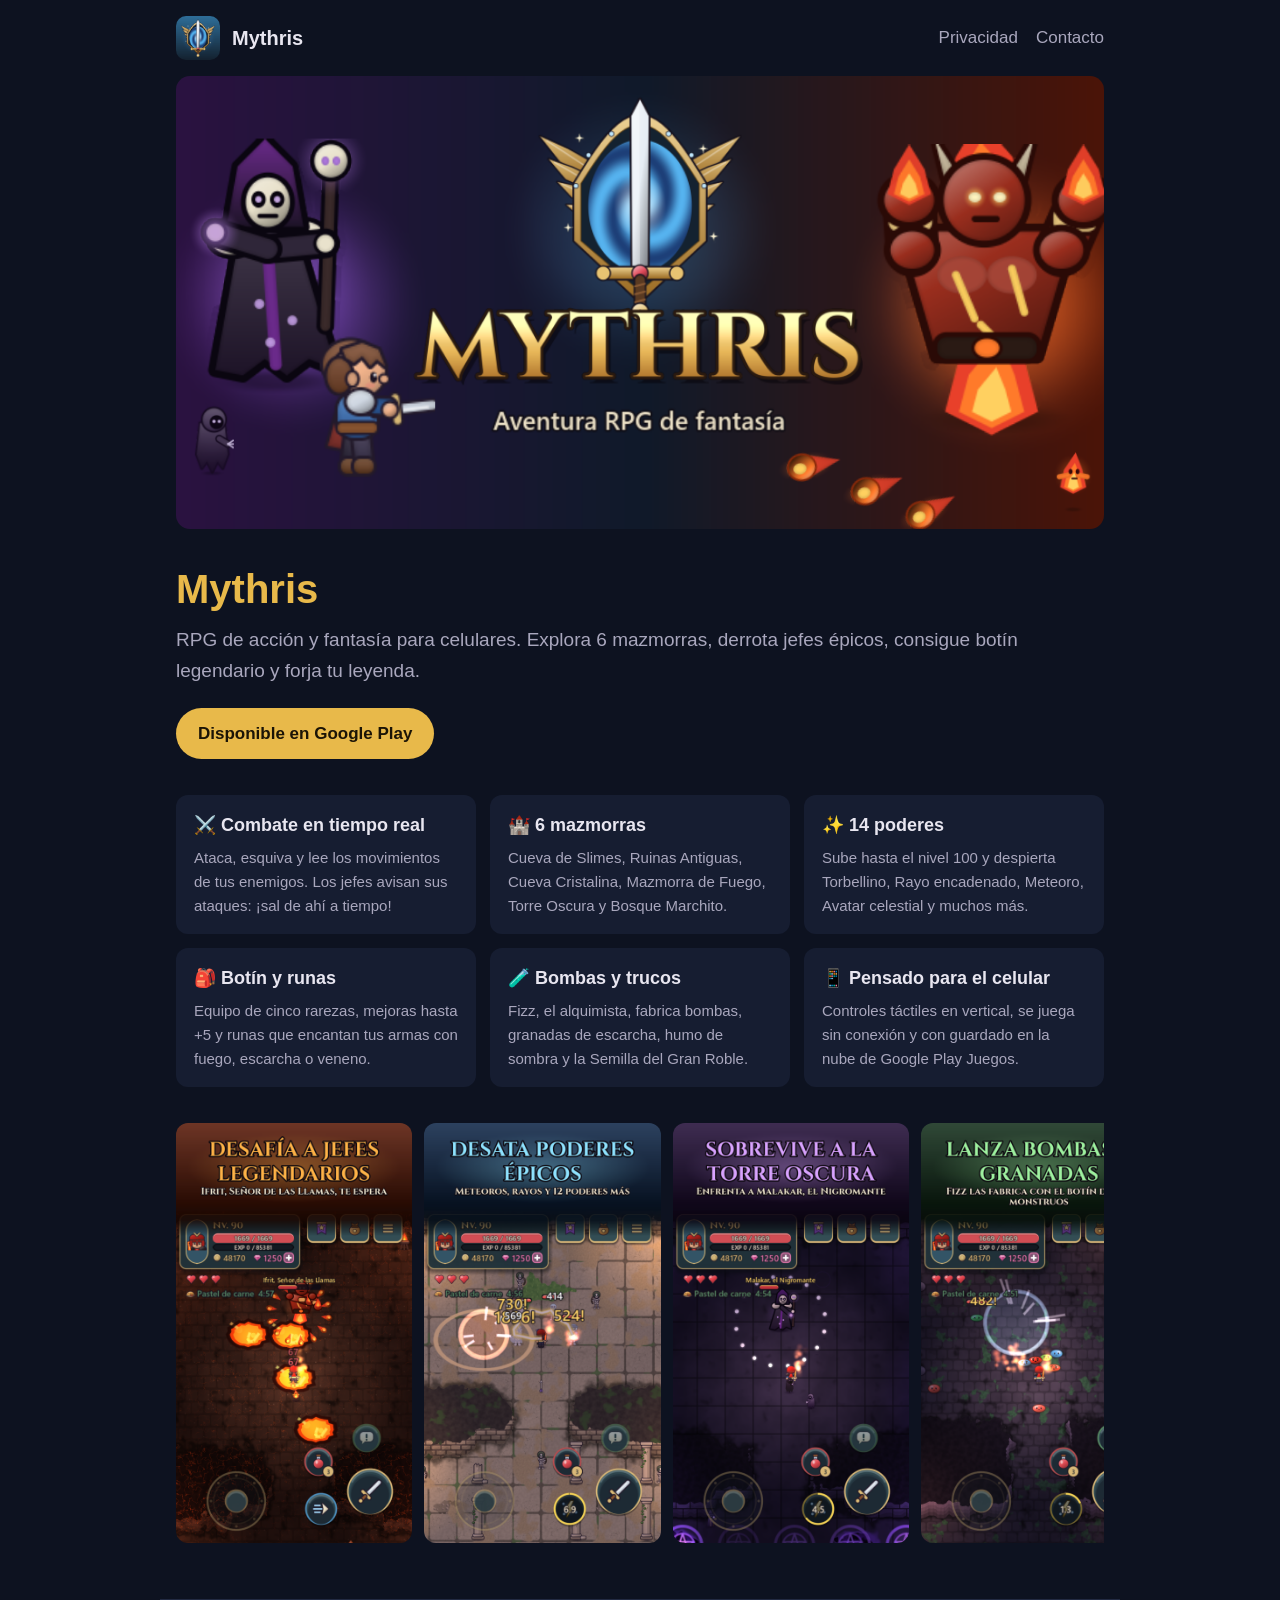
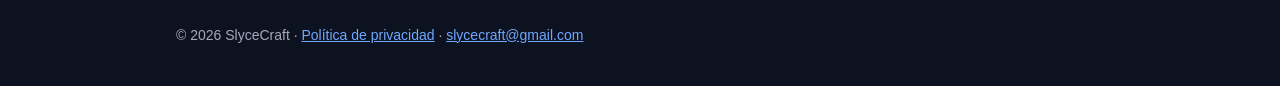
==== index.html @ 914c45b2 "Sitio de Mythris: inicio, política de privacidad y app-ads.txt Co-Authored-By: Claude Opus 5.5 <nore" ====
<!doctype html>
<html lang="es">
<head>
	<meta charset="utf-8">
	<meta name="viewport" content="width=device-width, initial-scale=1">
	<title>Mythris — RPG de acción para Android | SlyceCraft</title>
	<meta name="description" content="Mythris es un RPG de acción y fantasía para celulares: 6 mazmorras, jefes épicos, 14 poderes y botín legendario. Desarrollado por SlyceCraft.">
	<link rel="icon" href="img/icon.png">
	<link rel="stylesheet" href="style.css">
</head>
<body>
	<header>
		<img src="img/icon.png" alt="Ícono de Mythris">
		<a class="brand" href="./">Mythris</a>
		<nav>
			<a href="privacidad.html">Privacidad</a>
			<a href="mailto:slycecraft@gmail.com">Contacto</a>
		</nav>
	</header>

	<main>
		<section class="hero">
			<img src="img/banner.png" alt="Mythris">
			<h1>Mythris</h1>
			<p>RPG de acción y fantasía para celulares. Explora 6 mazmorras, derrota jefes épicos, consigue botín legendario y forja tu leyenda.</p>
			<a class="button" href="https://play.google.com/store/apps/details?id=com.slycecraft.mythris">Disponible en Google Play</a>
		</section>

		<section class="features">
			<div>
				<h3>⚔️ Combate en tiempo real</h3>
				<p>Ataca, esquiva y lee los movimientos de tus enemigos. Los jefes avisan sus ataques: ¡sal de ahí a tiempo!</p>
			</div>
			<div>
				<h3>🏰 6 mazmorras</h3>
				<p>Cueva de Slimes, Ruinas Antiguas, Cueva Cristalina, Mazmorra de Fuego, Torre Oscura y Bosque Marchito.</p>
			</div>
			<div>
				<h3>✨ 14 poderes</h3>
				<p>Sube hasta el nivel 100 y despierta Torbellino, Rayo encadenado, Meteoro, Avatar celestial y muchos más.</p>
			</div>
			<div>
				<h3>🎒 Botín y runas</h3>
				<p>Equipo de cinco rarezas, mejoras hasta +5 y runas que encantan tus armas con fuego, escarcha o veneno.</p>
			</div>
			<div>
				<h3>🧪 Bombas y trucos</h3>
				<p>Fizz, el alquimista, fabrica bombas, granadas de escarcha, humo de sombra y la Semilla del Gran Roble.</p>
			</div>
			<div>
				<h3>📱 Pensado para el celular</h3>
				<p>Controles táctiles en vertical, se juega sin conexión y con guardado en la nube de Google Play Juegos.</p>
			</div>
		</section>

		<section class="shots" aria-label="Capturas del juego">
			<img src="img/01_ifrit.png" alt="Combate contra Ifrit" loading="lazy">
			<img src="img/02_poderes.png" alt="Poderes" loading="lazy">
			<img src="img/03_malakar.png" alt="Malakar, el Nigromante" loading="lazy">
			<img src="img/05_bombas.png" alt="Bombas y arrojadizos" loading="lazy">
			<img src="img/07_estilo.png" alt="Atuendos" loading="lazy">
			<img src="img/08_ciudad.png" alt="La ciudad de Eldoria" loading="lazy">
		</section>
	</main>

	<footer>
		© 2026 SlyceCraft · <a href="privacidad.html">Política de privacidad</a> ·
		<a href="mailto:slycecraft@gmail.com">slycecraft@gmail.com</a>
	</footer>
</body>
</html>
---- style.css ----
:root {
	--bg: #0d1220;
	--panel: #161d31;
	--text: #e8e6f0;
	--muted: #a9a7bd;
	--gold: #e8b94a;
	--accent: #6fa8ff;
}

* { box-sizing: border-box; }

body {
	margin: 0;
	background: var(--bg);
	color: var(--text);
	font: 17px/1.6 "Segoe UI", Roboto, Helvetica, Arial, sans-serif;
}

a { color: var(--accent); }

header {
	display: flex;
	align-items: center;
	gap: 12px;
	max-width: 960px;
	margin: 0 auto;
	padding: 16px;
}

header img { width: 44px; height: 44px; border-radius: 10px; }
header .brand { font-weight: 700; font-size: 20px; color: var(--text); text-decoration: none; }
header nav { margin-left: auto; display: flex; gap: 18px; }
header nav a { color: var(--muted); text-decoration: none; }
header nav a:hover { color: var(--text); }

main { max-width: 960px; margin: 0 auto; padding: 0 16px 48px; }

.hero img { width: 100%; border-radius: 14px; display: block; }
.hero h1 { font-size: 40px; margin: 28px 0 4px; color: var(--gold); }
.hero p { color: var(--muted); font-size: 19px; margin: 0 0 22px; }

.button {
	display: inline-block;
	background: var(--gold);
	color: #1b1406;
	font-weight: 700;
	padding: 12px 22px;
	border-radius: 999px;
	text-decoration: none;
}

.features {
	display: grid;
	grid-template-columns: repeat(auto-fit, minmax(260px, 1fr));
	gap: 14px;
	margin: 36px 0;
}

.features div { background: var(--panel); border-radius: 12px; padding: 16px 18px; }
.features h3 { margin: 0 0 6px; font-size: 18px; }
.features p { margin: 0; color: var(--muted); font-size: 15px; }

.shots {
	display: flex;
	gap: 12px;
	overflow-x: auto;
	padding-bottom: 8px;
	scroll-snap-type: x mandatory;
}

.shots img { height: 420px; border-radius: 12px; scroll-snap-align: start; }

article { background: var(--panel); border-radius: 14px; padding: 8px 28px 24px; margin-top: 8px; }
article h1 { color: var(--gold); }
article h2 { margin-top: 32px; border-bottom: 1px solid #2a3350; padding-bottom: 4px; }
article li { margin: 4px 0; }
.note { color: var(--muted); }

footer {
	max-width: 960px;
	margin: 0 auto;
	padding: 24px 16px 40px;
	color: var(--muted);
	font-size: 14px;
	border-top: 1px solid #222a42;
}

@media (max-width: 600px) {
	.hero h1 { font-size: 30px; }
	.shots img { height: 320px; }
	article { padding: 4px 16px 16px; }
	header nav { gap: 12px; font-size: 15px; }
}
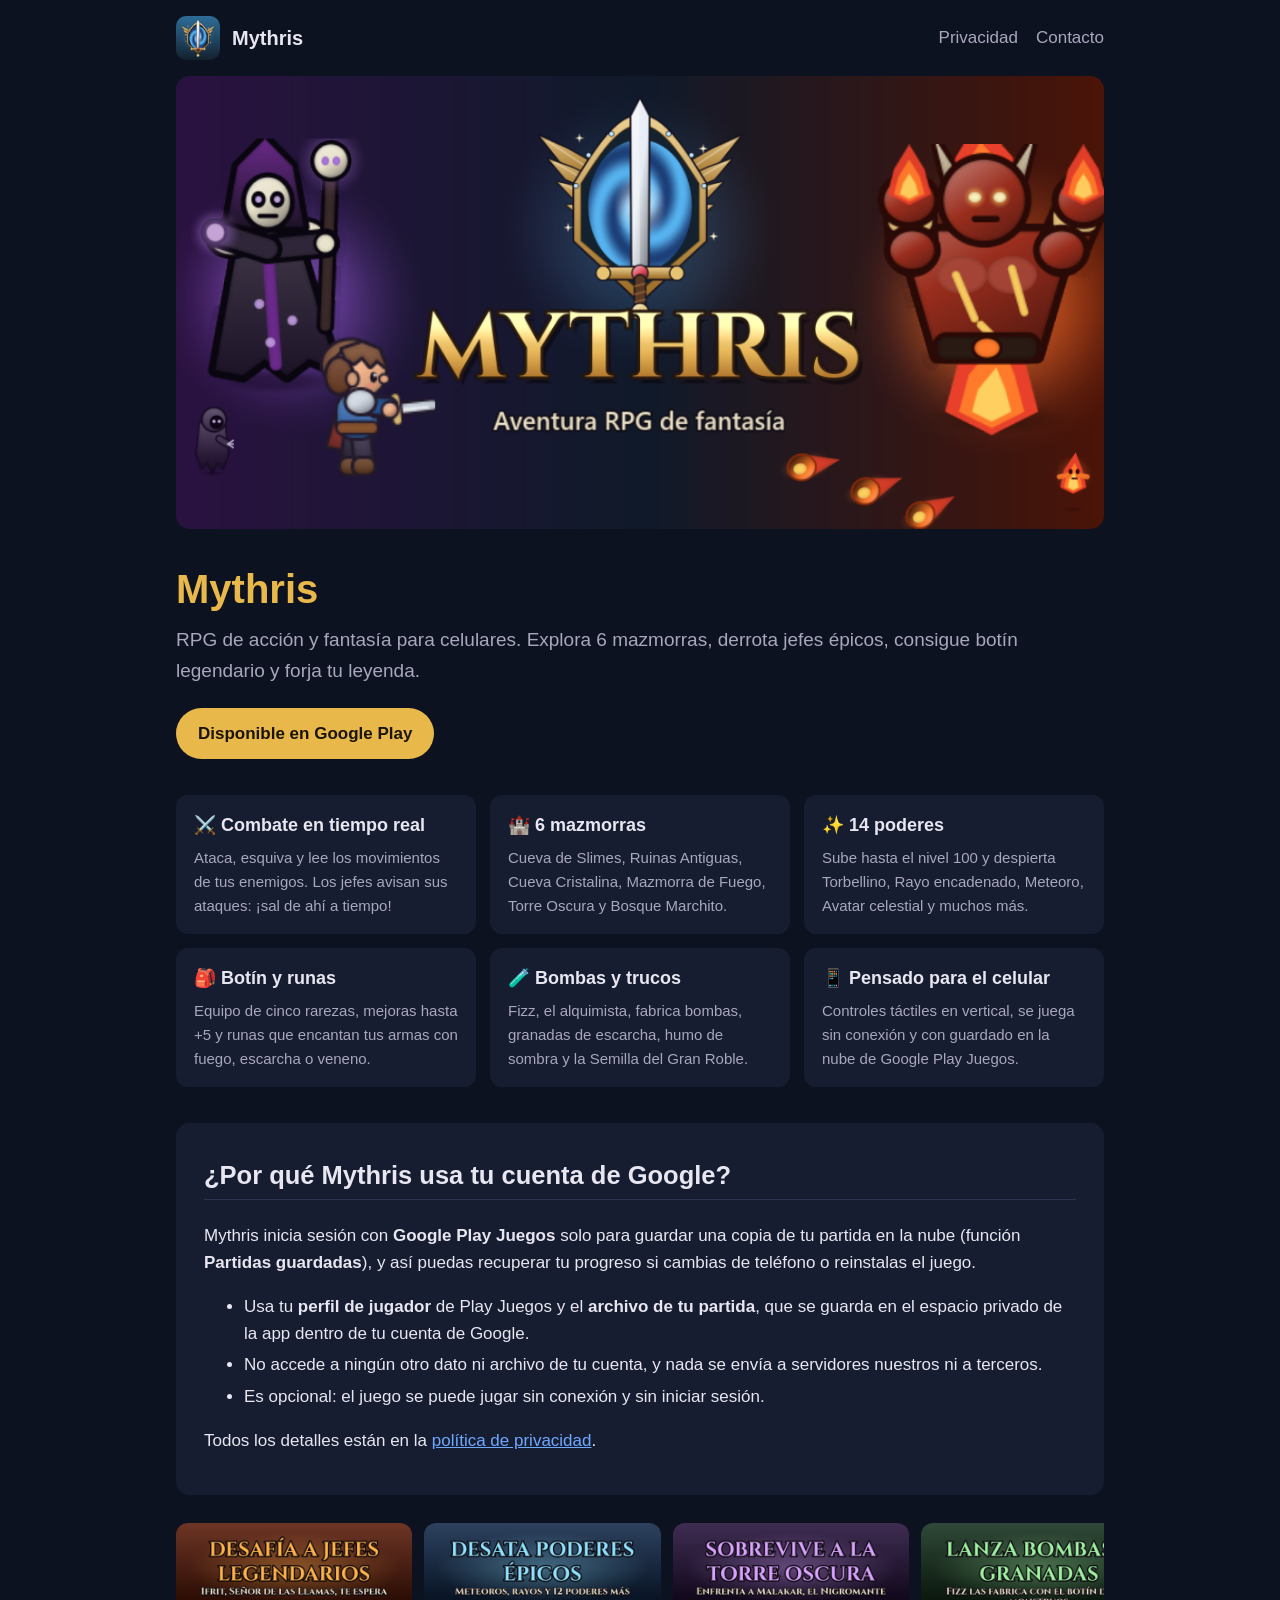
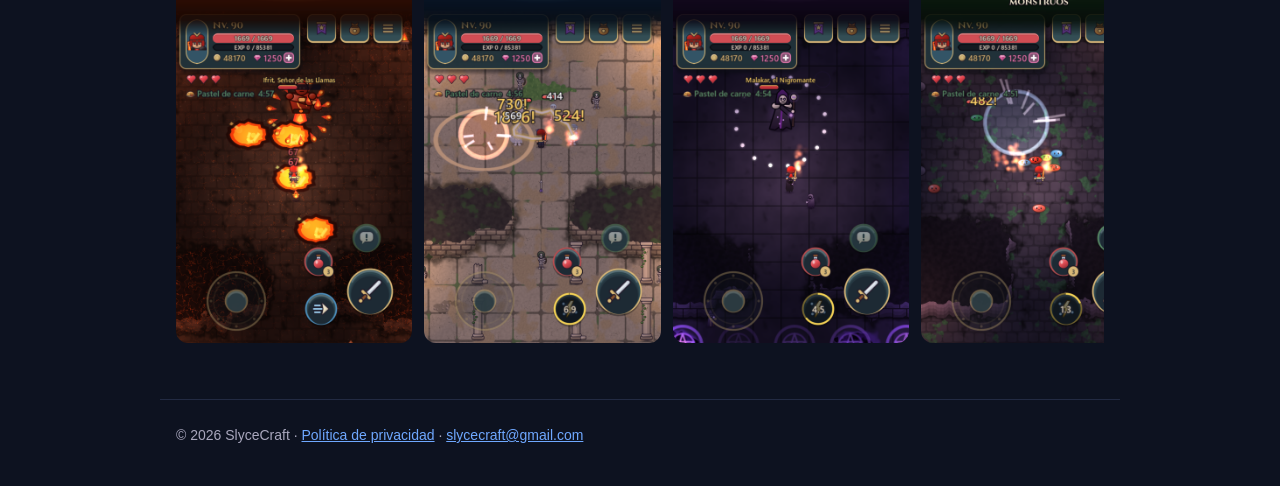
==== commit 51a6b66d: "Inicio: explica por qué la app usa la cuenta de Google Co-Authored-By: Claude Opus 5.5 <noreply@anth" ====
--- a/index.html
+++ b/index.html
@@ -53,6 +53,20 @@
 			</div>
 		</section>
 
+		<article>
+			<h2>¿Por qué Mythris usa tu cuenta de Google?</h2>
+			<p>Mythris inicia sesión con <strong>Google Play Juegos</strong> solo para guardar una copia de tu partida en la
+				nube (función <strong>Partidas guardadas</strong>), y así puedas recuperar tu progreso si cambias de teléfono o
+				reinstalas el juego.</p>
+			<ul>
+				<li>Usa tu <strong>perfil de jugador</strong> de Play Juegos y el <strong>archivo de tu partida</strong>, que se guarda
+					en el espacio privado de la app dentro de tu cuenta de Google.</li>
+				<li>No accede a ningún otro dato ni archivo de tu cuenta, y nada se envía a servidores nuestros ni a terceros.</li>
+				<li>Es opcional: el juego se puede jugar sin conexión y sin iniciar sesión.</li>
+			</ul>
+			<p>Todos los detalles están en la <a href="privacidad.html">política de privacidad</a>.</p>
+		</article>
+
 		<section class="shots" aria-label="Capturas del juego">
 			<img src="img/01_ifrit.png" alt="Combate contra Ifrit" loading="lazy">
 			<img src="img/02_poderes.png" alt="Poderes" loading="lazy">
--- a/style.css
+++ b/style.css
@@ -70,9 +70,9 @@
 
 .shots img { height: 420px; border-radius: 12px; scroll-snap-align: start; }
 
-article { background: var(--panel); border-radius: 14px; padding: 8px 28px 24px; margin-top: 8px; }
+article { background: var(--panel); border-radius: 14px; padding: 8px 28px 24px; margin: 8px 0 28px; }
 article h1 { color: var(--gold); }
-article h2 { margin-top: 32px; border-bottom: 1px solid #2a3350; padding-bottom: 4px; }
+article h2 { margin-top: 24px; border-bottom: 1px solid #2a3350; padding-bottom: 4px; }
 article li { margin: 4px 0; }
 .note { color: var(--muted); }
 
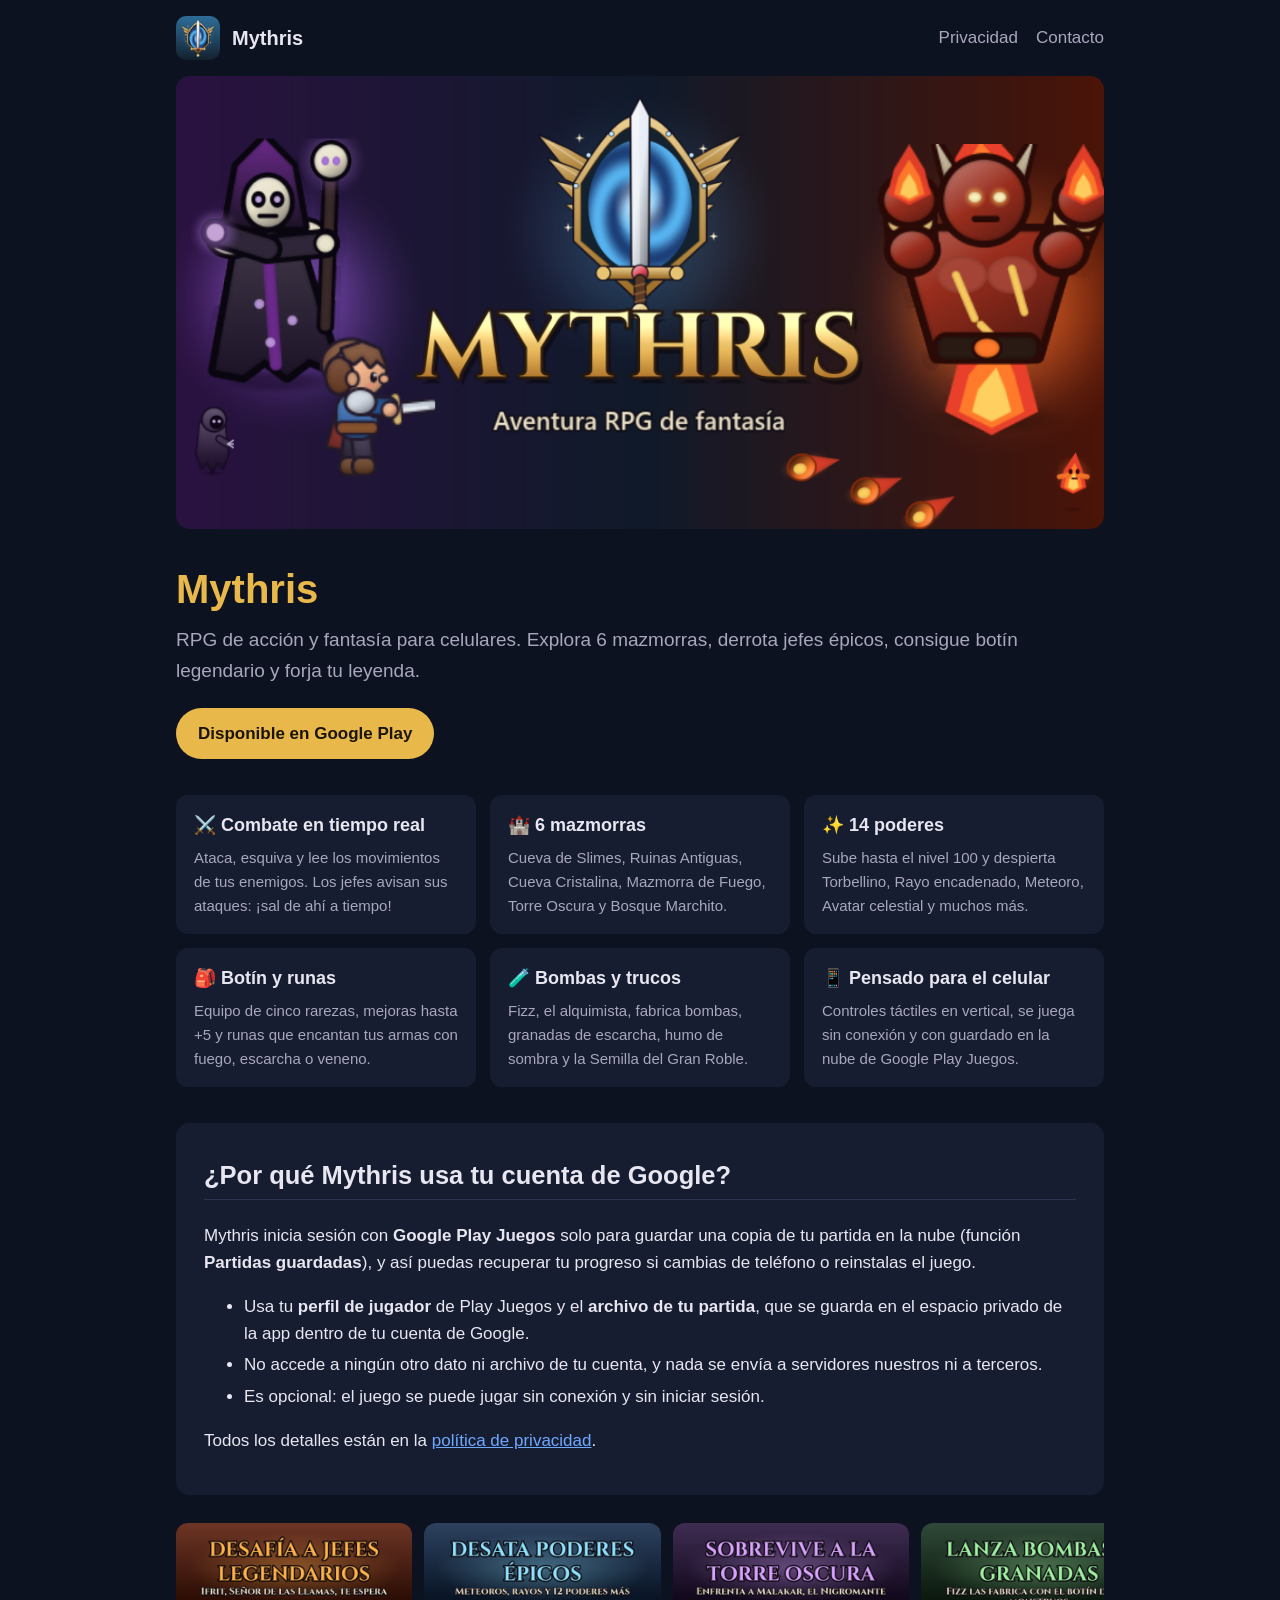
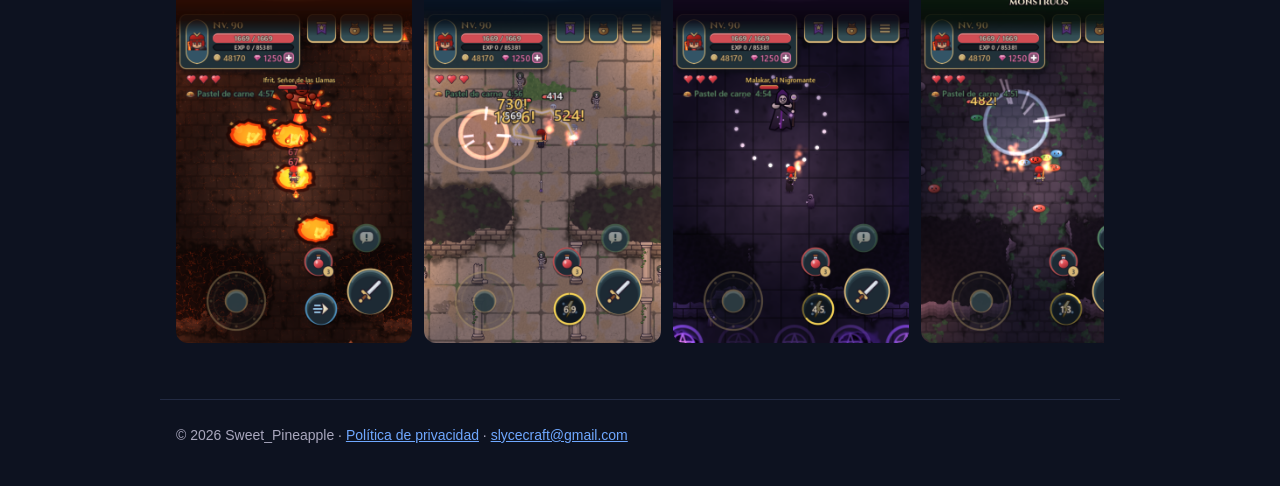
==== commit 331230a2: "Nombre de desarrollador: Sweet_Pineapple Co-Authored-By: Claude Opus 5.5 <noreply@anthropic.com>" ====
--- a/index.html
+++ b/index.html
@@ -3,8 +3,8 @@
 <head>
 	<meta charset="utf-8">
 	<meta name="viewport" content="width=device-width, initial-scale=1">
-	<title>Mythris — RPG de acción para Android | SlyceCraft</title>
-	<meta name="description" content="Mythris es un RPG de acción y fantasía para celulares: 6 mazmorras, jefes épicos, 14 poderes y botín legendario. Desarrollado por SlyceCraft.">
+	<title>Mythris — RPG de acción para Android | Sweet_Pineapple</title>
+	<meta name="description" content="Mythris es un RPG de acción y fantasía para celulares: 6 mazmorras, jefes épicos, 14 poderes y botín legendario. Desarrollado por Sweet_Pineapple.">
 	<link rel="icon" href="img/icon.png">
 	<link rel="stylesheet" href="style.css">
 </head>
@@ -78,7 +78,7 @@
 	</main>
 
 	<footer>
-		© 2026 SlyceCraft · <a href="privacidad.html">Política de privacidad</a> ·
+		© 2026 Sweet_Pineapple · <a href="privacidad.html">Política de privacidad</a> ·
 		<a href="mailto:slycecraft@gmail.com">slycecraft@gmail.com</a>
 	</footer>
 </body>
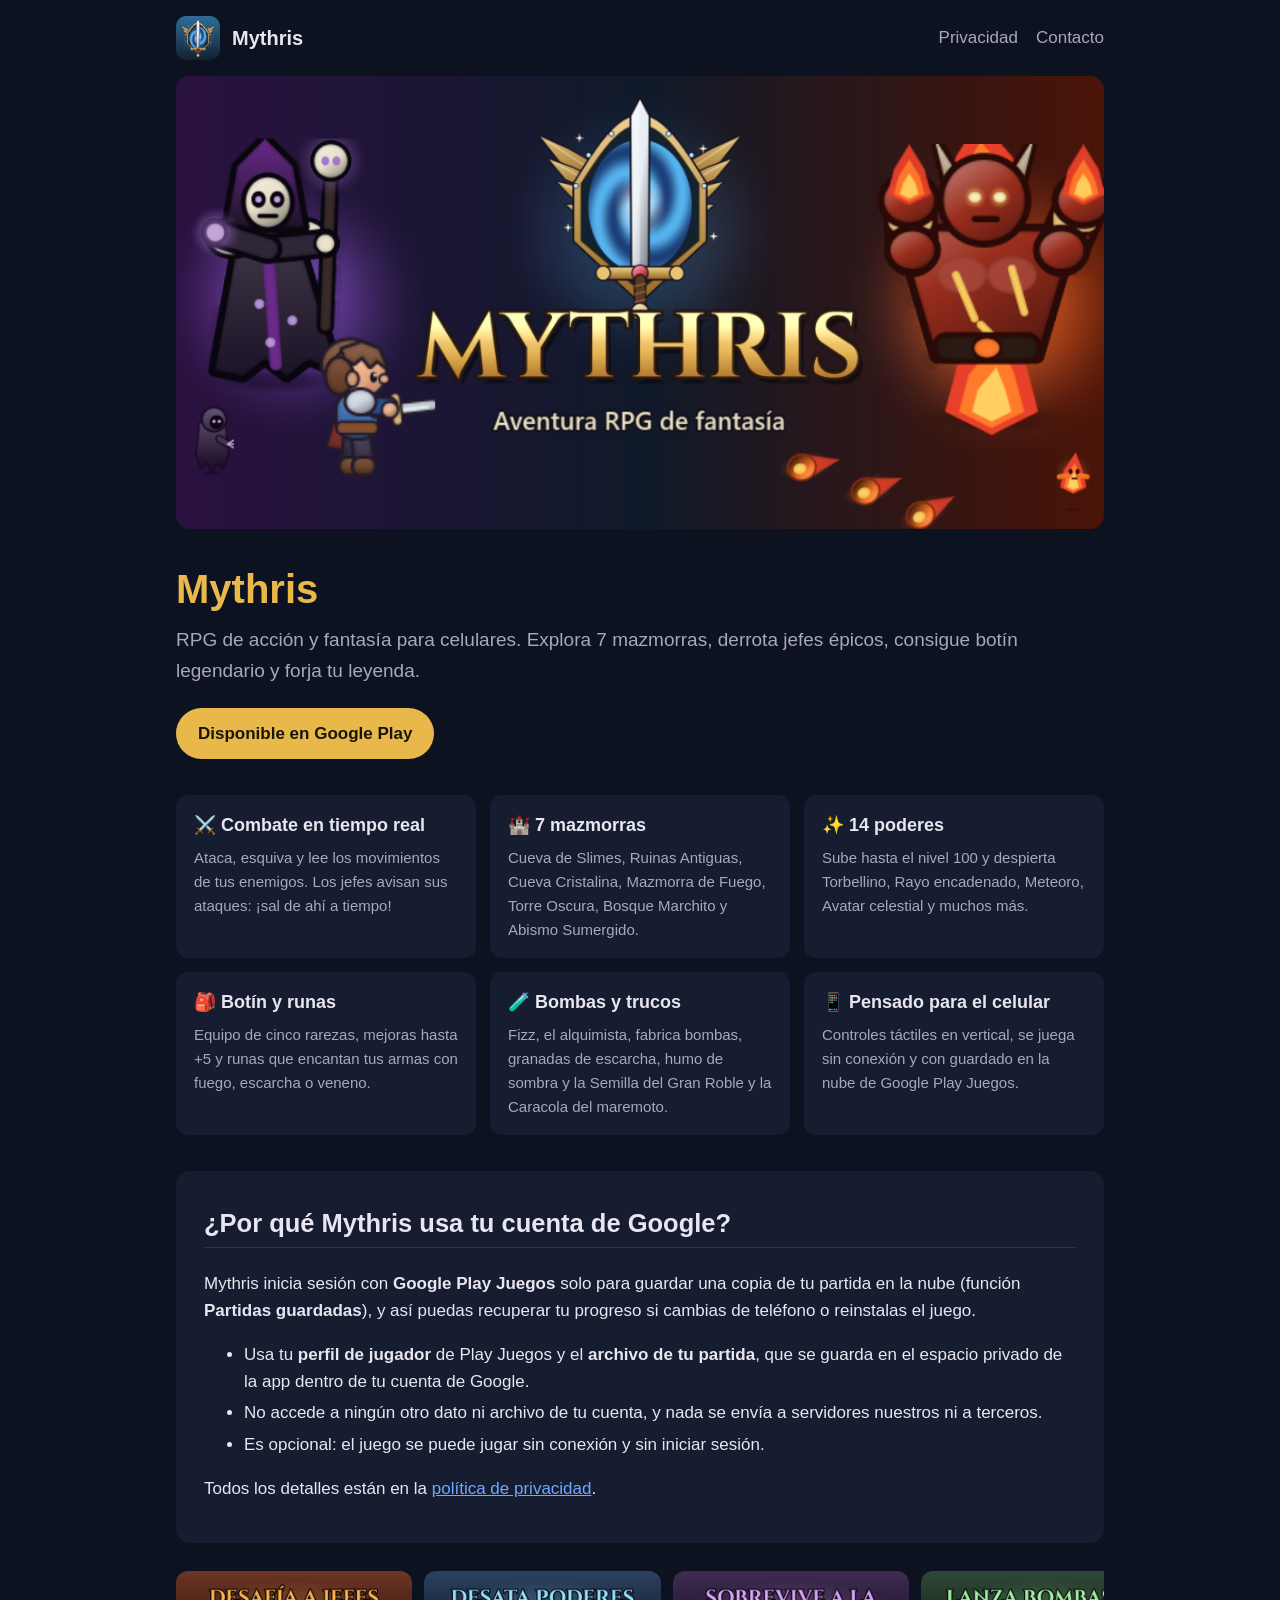
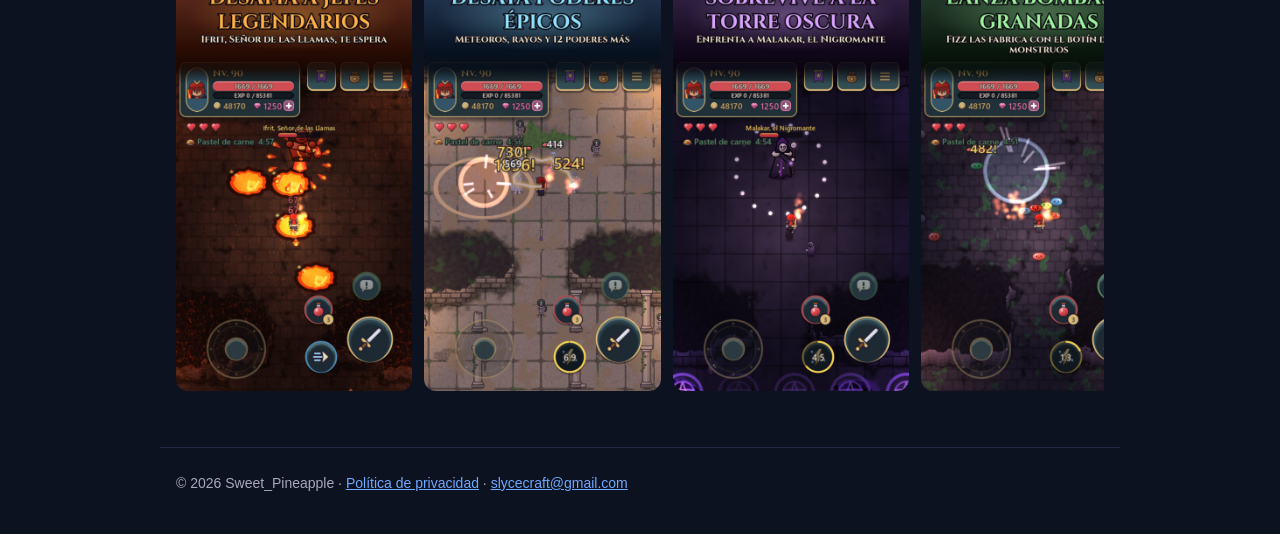
==== commit 12308344: "Abismo Sumergido: 7 mazmorras Co-Authored-By: Claude Opus 5.5 <noreply@anthropic.com>" ====
--- a/index.html
+++ b/index.html
@@ -4,7 +4,7 @@
 	<meta charset="utf-8">
 	<meta name="viewport" content="width=device-width, initial-scale=1">
 	<title>Mythris — RPG de acción para Android | Sweet_Pineapple</title>
-	<meta name="description" content="Mythris es un RPG de acción y fantasía para celulares: 6 mazmorras, jefes épicos, 14 poderes y botín legendario. Desarrollado por Sweet_Pineapple.">
+	<meta name="description" content="Mythris es un RPG de acción y fantasía para celulares: 7 mazmorras, jefes épicos, 14 poderes y botín legendario. Desarrollado por Sweet_Pineapple.">
 	<link rel="icon" href="img/icon.png">
 	<link rel="stylesheet" href="style.css">
 </head>
@@ -22,7 +22,7 @@
 		<section class="hero">
 			<img src="img/banner.png" alt="Mythris">
 			<h1>Mythris</h1>
-			<p>RPG de acción y fantasía para celulares. Explora 6 mazmorras, derrota jefes épicos, consigue botín legendario y forja tu leyenda.</p>
+			<p>RPG de acción y fantasía para celulares. Explora 7 mazmorras, derrota jefes épicos, consigue botín legendario y forja tu leyenda.</p>
 			<a class="button" href="https://play.google.com/store/apps/details?id=com.slycecraft.mythris">Disponible en Google Play</a>
 		</section>
 
@@ -32,8 +32,8 @@
 				<p>Ataca, esquiva y lee los movimientos de tus enemigos. Los jefes avisan sus ataques: ¡sal de ahí a tiempo!</p>
 			</div>
 			<div>
-				<h3>🏰 6 mazmorras</h3>
-				<p>Cueva de Slimes, Ruinas Antiguas, Cueva Cristalina, Mazmorra de Fuego, Torre Oscura y Bosque Marchito.</p>
+				<h3>🏰 7 mazmorras</h3>
+				<p>Cueva de Slimes, Ruinas Antiguas, Cueva Cristalina, Mazmorra de Fuego, Torre Oscura, Bosque Marchito y Abismo Sumergido.</p>
 			</div>
 			<div>
 				<h3>✨ 14 poderes</h3>
@@ -45,7 +45,7 @@
 			</div>
 			<div>
 				<h3>🧪 Bombas y trucos</h3>
-				<p>Fizz, el alquimista, fabrica bombas, granadas de escarcha, humo de sombra y la Semilla del Gran Roble.</p>
+				<p>Fizz, el alquimista, fabrica bombas, granadas de escarcha, humo de sombra y la Semilla del Gran Roble y la Caracola del maremoto.</p>
 			</div>
 			<div>
 				<h3>📱 Pensado para el celular</h3>
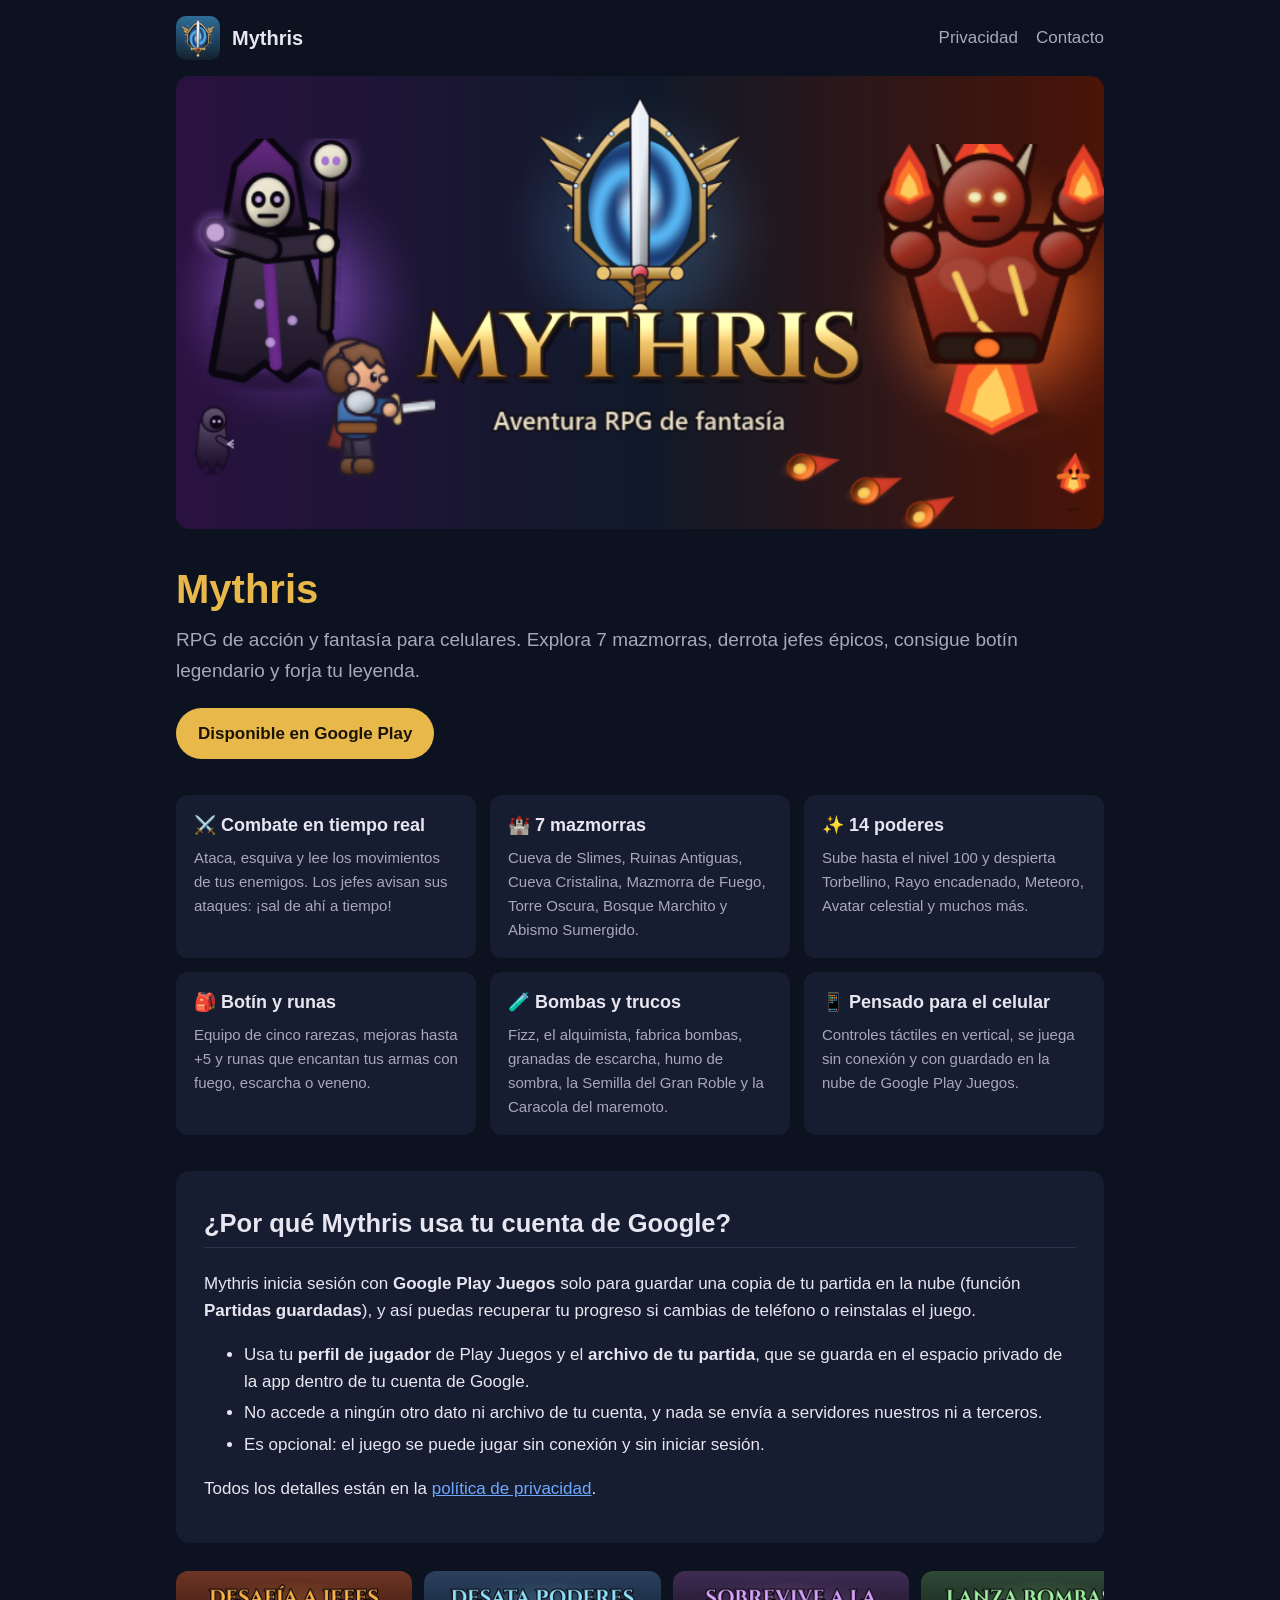
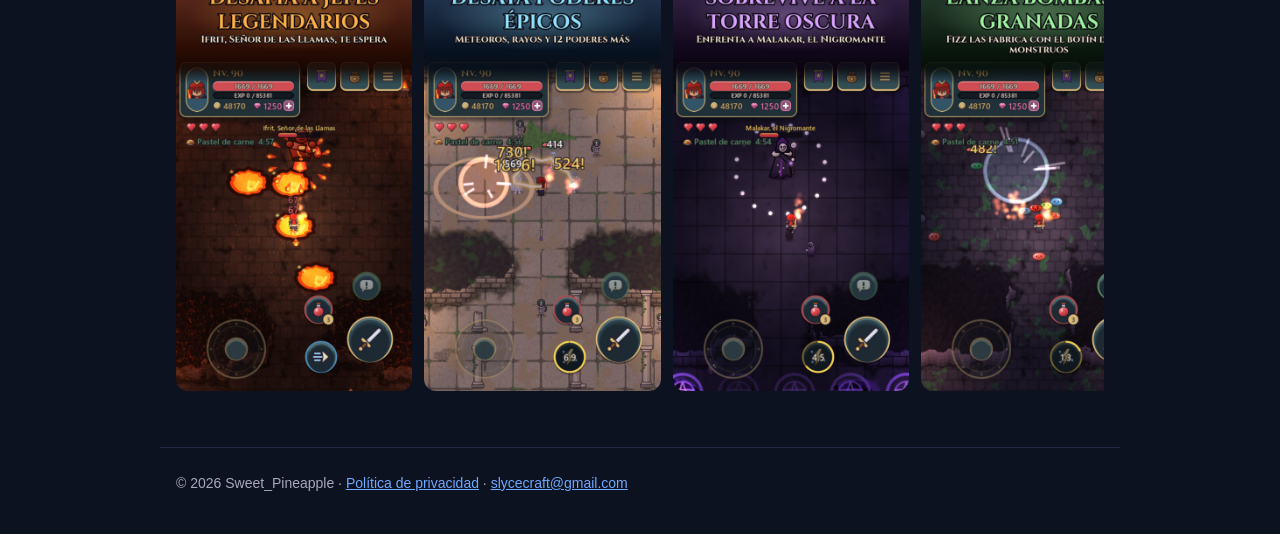
==== commit 23b4bec8: "Corrige redacción Co-Authored-By: Claude Opus 5.5 <noreply@anthropic.com>" ====
--- a/index.html
+++ b/index.html
@@ -45,7 +45,7 @@
 			</div>
 			<div>
 				<h3>🧪 Bombas y trucos</h3>
-				<p>Fizz, el alquimista, fabrica bombas, granadas de escarcha, humo de sombra y la Semilla del Gran Roble y la Caracola del maremoto.</p>
+				<p>Fizz, el alquimista, fabrica bombas, granadas de escarcha, humo de sombra, la Semilla del Gran Roble y la Caracola del maremoto.</p>
 			</div>
 			<div>
 				<h3>📱 Pensado para el celular</h3>
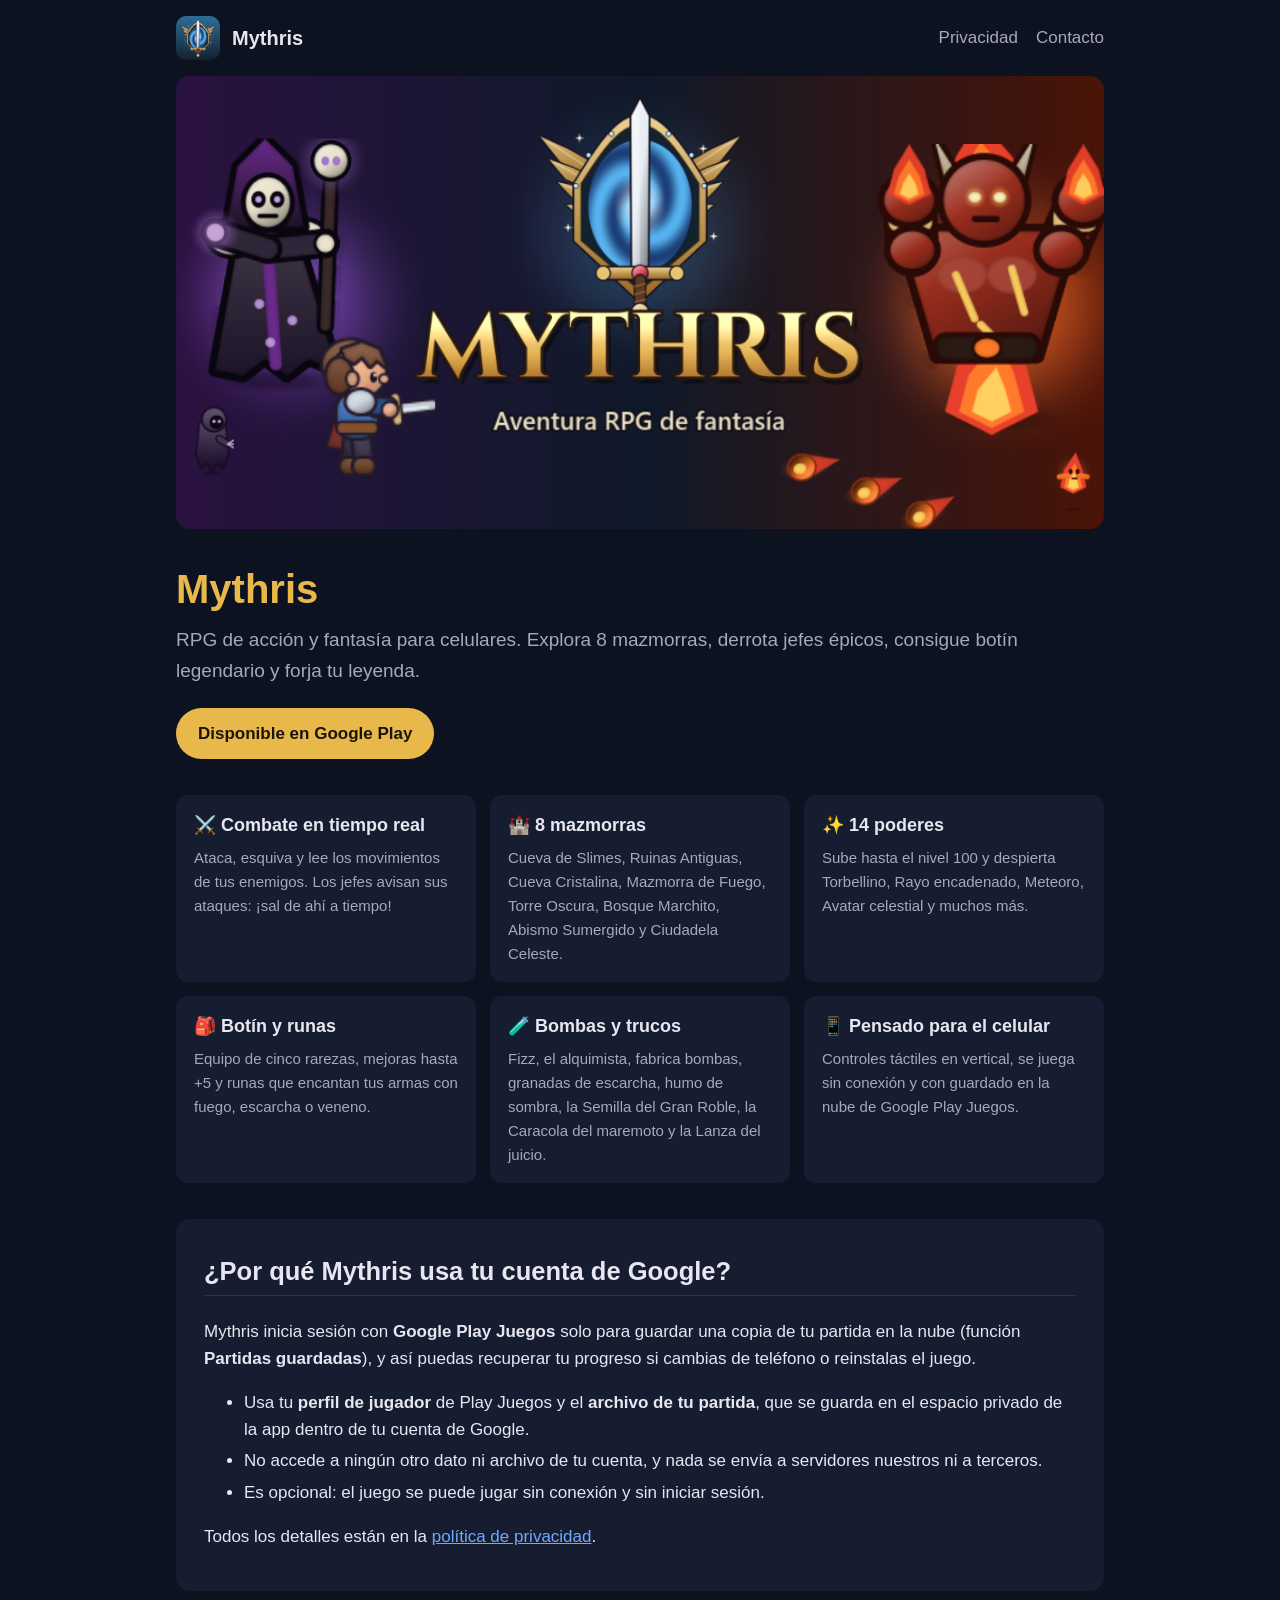
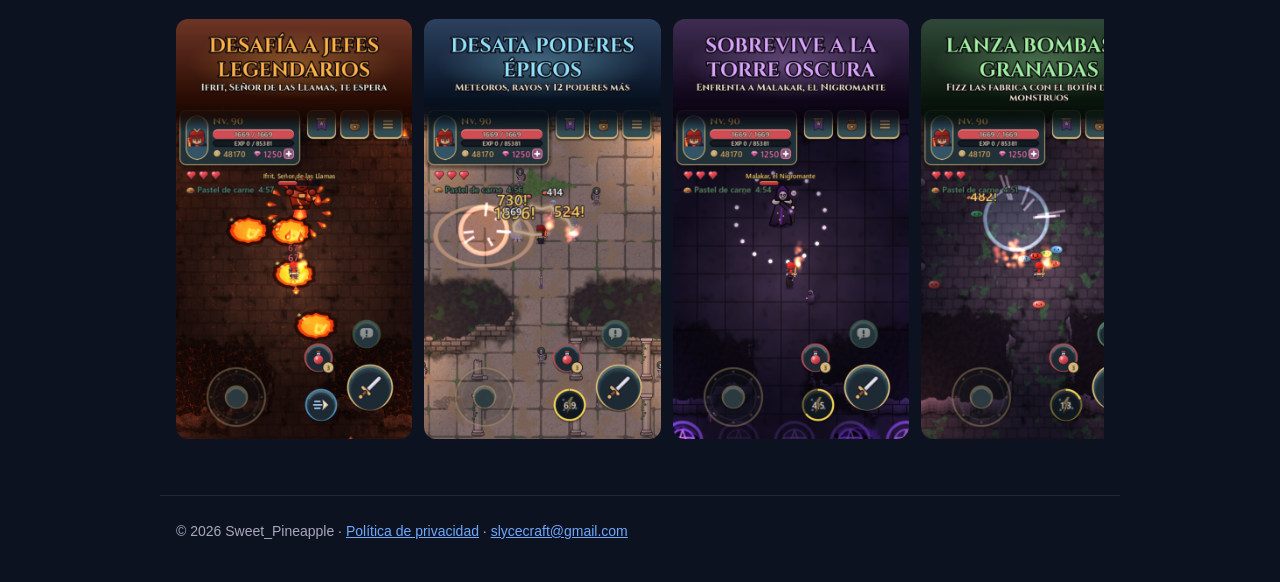
==== commit 0cfe12c1: "Ciudadela Celeste: 8 mazmorras Co-Authored-By: Claude Opus 5.5 <noreply@anthropic.com>" ====
--- a/index.html
+++ b/index.html
@@ -4,7 +4,7 @@
 	<meta charset="utf-8">
 	<meta name="viewport" content="width=device-width, initial-scale=1">
 	<title>Mythris — RPG de acción para Android | Sweet_Pineapple</title>
-	<meta name="description" content="Mythris es un RPG de acción y fantasía para celulares: 7 mazmorras, jefes épicos, 14 poderes y botín legendario. Desarrollado por Sweet_Pineapple.">
+	<meta name="description" content="Mythris es un RPG de acción y fantasía para celulares: 8 mazmorras, jefes épicos, 14 poderes y botín legendario. Desarrollado por Sweet_Pineapple.">
 	<link rel="icon" href="img/icon.png">
 	<link rel="stylesheet" href="style.css">
 </head>
@@ -22,7 +22,7 @@
 		<section class="hero">
 			<img src="img/banner.png" alt="Mythris">
 			<h1>Mythris</h1>
-			<p>RPG de acción y fantasía para celulares. Explora 7 mazmorras, derrota jefes épicos, consigue botín legendario y forja tu leyenda.</p>
+			<p>RPG de acción y fantasía para celulares. Explora 8 mazmorras, derrota jefes épicos, consigue botín legendario y forja tu leyenda.</p>
 			<a class="button" href="https://play.google.com/store/apps/details?id=com.slycecraft.mythris">Disponible en Google Play</a>
 		</section>
 
@@ -32,8 +32,8 @@
 				<p>Ataca, esquiva y lee los movimientos de tus enemigos. Los jefes avisan sus ataques: ¡sal de ahí a tiempo!</p>
 			</div>
 			<div>
-				<h3>🏰 7 mazmorras</h3>
-				<p>Cueva de Slimes, Ruinas Antiguas, Cueva Cristalina, Mazmorra de Fuego, Torre Oscura, Bosque Marchito y Abismo Sumergido.</p>
+				<h3>🏰 8 mazmorras</h3>
+				<p>Cueva de Slimes, Ruinas Antiguas, Cueva Cristalina, Mazmorra de Fuego, Torre Oscura, Bosque Marchito, Abismo Sumergido y Ciudadela Celeste.</p>
 			</div>
 			<div>
 				<h3>✨ 14 poderes</h3>
@@ -45,7 +45,7 @@
 			</div>
 			<div>
 				<h3>🧪 Bombas y trucos</h3>
-				<p>Fizz, el alquimista, fabrica bombas, granadas de escarcha, humo de sombra, la Semilla del Gran Roble y la Caracola del maremoto.</p>
+				<p>Fizz, el alquimista, fabrica bombas, granadas de escarcha, humo de sombra, la Semilla del Gran Roble, la Caracola del maremoto y la Lanza del juicio.</p>
 			</div>
 			<div>
 				<h3>📱 Pensado para el celular</h3>
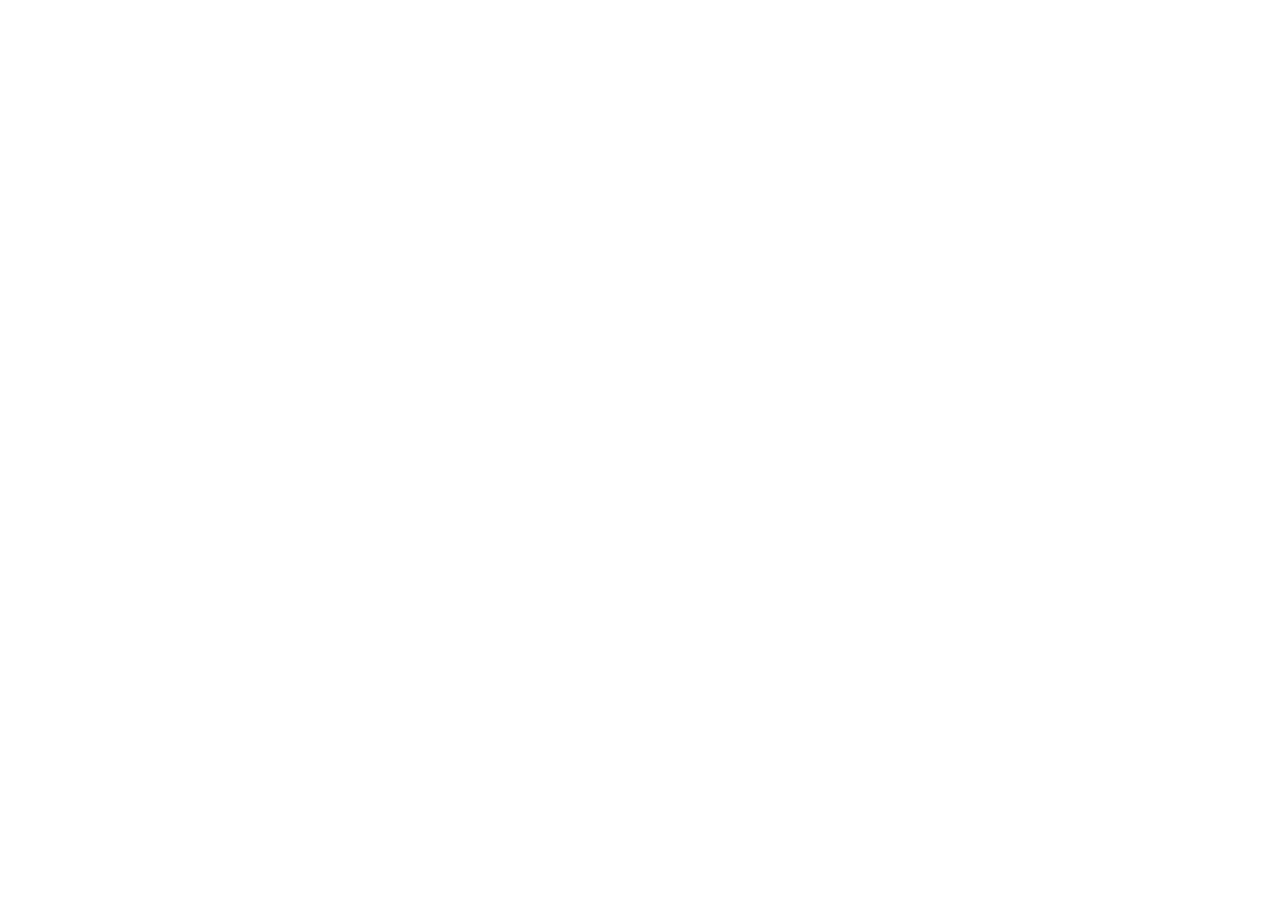
==== commit 508cc5ad: "La web se mudó a https://slycecraft.com: estas páginas redirigen allí Co-Authored-By: Claude Opus 5." ====
--- a/index.html
+++ b/index.html
@@ -2,84 +2,13 @@
 <html lang="es">
 <head>
 	<meta charset="utf-8">
-	<meta name="viewport" content="width=device-width, initial-scale=1">
-	<title>Mythris — RPG de acción para Android | Sweet_Pineapple</title>
-	<meta name="description" content="Mythris es un RPG de acción y fantasía para celulares: 8 mazmorras, jefes épicos, 14 poderes y botín legendario. Desarrollado por Sweet_Pineapple.">
-	<link rel="icon" href="img/icon.png">
-	<link rel="stylesheet" href="style.css">
+	<title>Mythris se mudó a slycecraft.com</title>
+	<meta name="robots" content="noindex">
+	<link rel="canonical" href="https://slycecraft.com/">
+	<meta http-equiv="refresh" content="0; url=https://slycecraft.com/">
+	<script>location.replace("https://slycecraft.com/" + location.hash);</script>
 </head>
 <body>
-	<header>
-		<img src="img/icon.png" alt="Ícono de Mythris">
-		<a class="brand" href="./">Mythris</a>
-		<nav>
-			<a href="privacidad.html">Privacidad</a>
-			<a href="mailto:slycecraft@gmail.com">Contacto</a>
-		</nav>
-	</header>
-
-	<main>
-		<section class="hero">
-			<img src="img/banner.png" alt="Mythris">
-			<h1>Mythris</h1>
-			<p>RPG de acción y fantasía para celulares. Explora 8 mazmorras, derrota jefes épicos, consigue botín legendario y forja tu leyenda.</p>
-			<a class="button" href="https://play.google.com/store/apps/details?id=com.slycecraft.mythris">Disponible en Google Play</a>
-		</section>
-
-		<section class="features">
-			<div>
-				<h3>⚔️ Combate en tiempo real</h3>
-				<p>Ataca, esquiva y lee los movimientos de tus enemigos. Los jefes avisan sus ataques: ¡sal de ahí a tiempo!</p>
-			</div>
-			<div>
-				<h3>🏰 8 mazmorras</h3>
-				<p>Cueva de Slimes, Ruinas Antiguas, Cueva Cristalina, Mazmorra de Fuego, Torre Oscura, Bosque Marchito, Abismo Sumergido y Ciudadela Celeste.</p>
-			</div>
-			<div>
-				<h3>✨ 14 poderes</h3>
-				<p>Sube hasta el nivel 100 y despierta Torbellino, Rayo encadenado, Meteoro, Avatar celestial y muchos más.</p>
-			</div>
-			<div>
-				<h3>🎒 Botín y runas</h3>
-				<p>Equipo de cinco rarezas, mejoras hasta +5 y runas que encantan tus armas con fuego, escarcha o veneno.</p>
-			</div>
-			<div>
-				<h3>🧪 Bombas y trucos</h3>
-				<p>Fizz, el alquimista, fabrica bombas, granadas de escarcha, humo de sombra, la Semilla del Gran Roble, la Caracola del maremoto y la Lanza del juicio.</p>
-			</div>
-			<div>
-				<h3>📱 Pensado para el celular</h3>
-				<p>Controles táctiles en vertical, se juega sin conexión y con guardado en la nube de Google Play Juegos.</p>
-			</div>
-		</section>
-
-		<article>
-			<h2>¿Por qué Mythris usa tu cuenta de Google?</h2>
-			<p>Mythris inicia sesión con <strong>Google Play Juegos</strong> solo para guardar una copia de tu partida en la
-				nube (función <strong>Partidas guardadas</strong>), y así puedas recuperar tu progreso si cambias de teléfono o
-				reinstalas el juego.</p>
-			<ul>
-				<li>Usa tu <strong>perfil de jugador</strong> de Play Juegos y el <strong>archivo de tu partida</strong>, que se guarda
-					en el espacio privado de la app dentro de tu cuenta de Google.</li>
-				<li>No accede a ningún otro dato ni archivo de tu cuenta, y nada se envía a servidores nuestros ni a terceros.</li>
-				<li>Es opcional: el juego se puede jugar sin conexión y sin iniciar sesión.</li>
-			</ul>
-			<p>Todos los detalles están en la <a href="privacidad.html">política de privacidad</a>.</p>
-		</article>
-
-		<section class="shots" aria-label="Capturas del juego">
-			<img src="img/01_ifrit.png" alt="Combate contra Ifrit" loading="lazy">
-			<img src="img/02_poderes.png" alt="Poderes" loading="lazy">
-			<img src="img/03_malakar.png" alt="Malakar, el Nigromante" loading="lazy">
-			<img src="img/05_bombas.png" alt="Bombas y arrojadizos" loading="lazy">
-			<img src="img/07_estilo.png" alt="Atuendos" loading="lazy">
-			<img src="img/08_ciudad.png" alt="La ciudad de Eldoria" loading="lazy">
-		</section>
-	</main>
-
-	<footer>
-		© 2026 Sweet_Pineapple · <a href="privacidad.html">Política de privacidad</a> ·
-		<a href="mailto:slycecraft@gmail.com">slycecraft@gmail.com</a>
-	</footer>
+	<p>Mythris se mudó a <a href="https://slycecraft.com/">https://slycecraft.com/</a>.</p>
 </body>
 </html>
